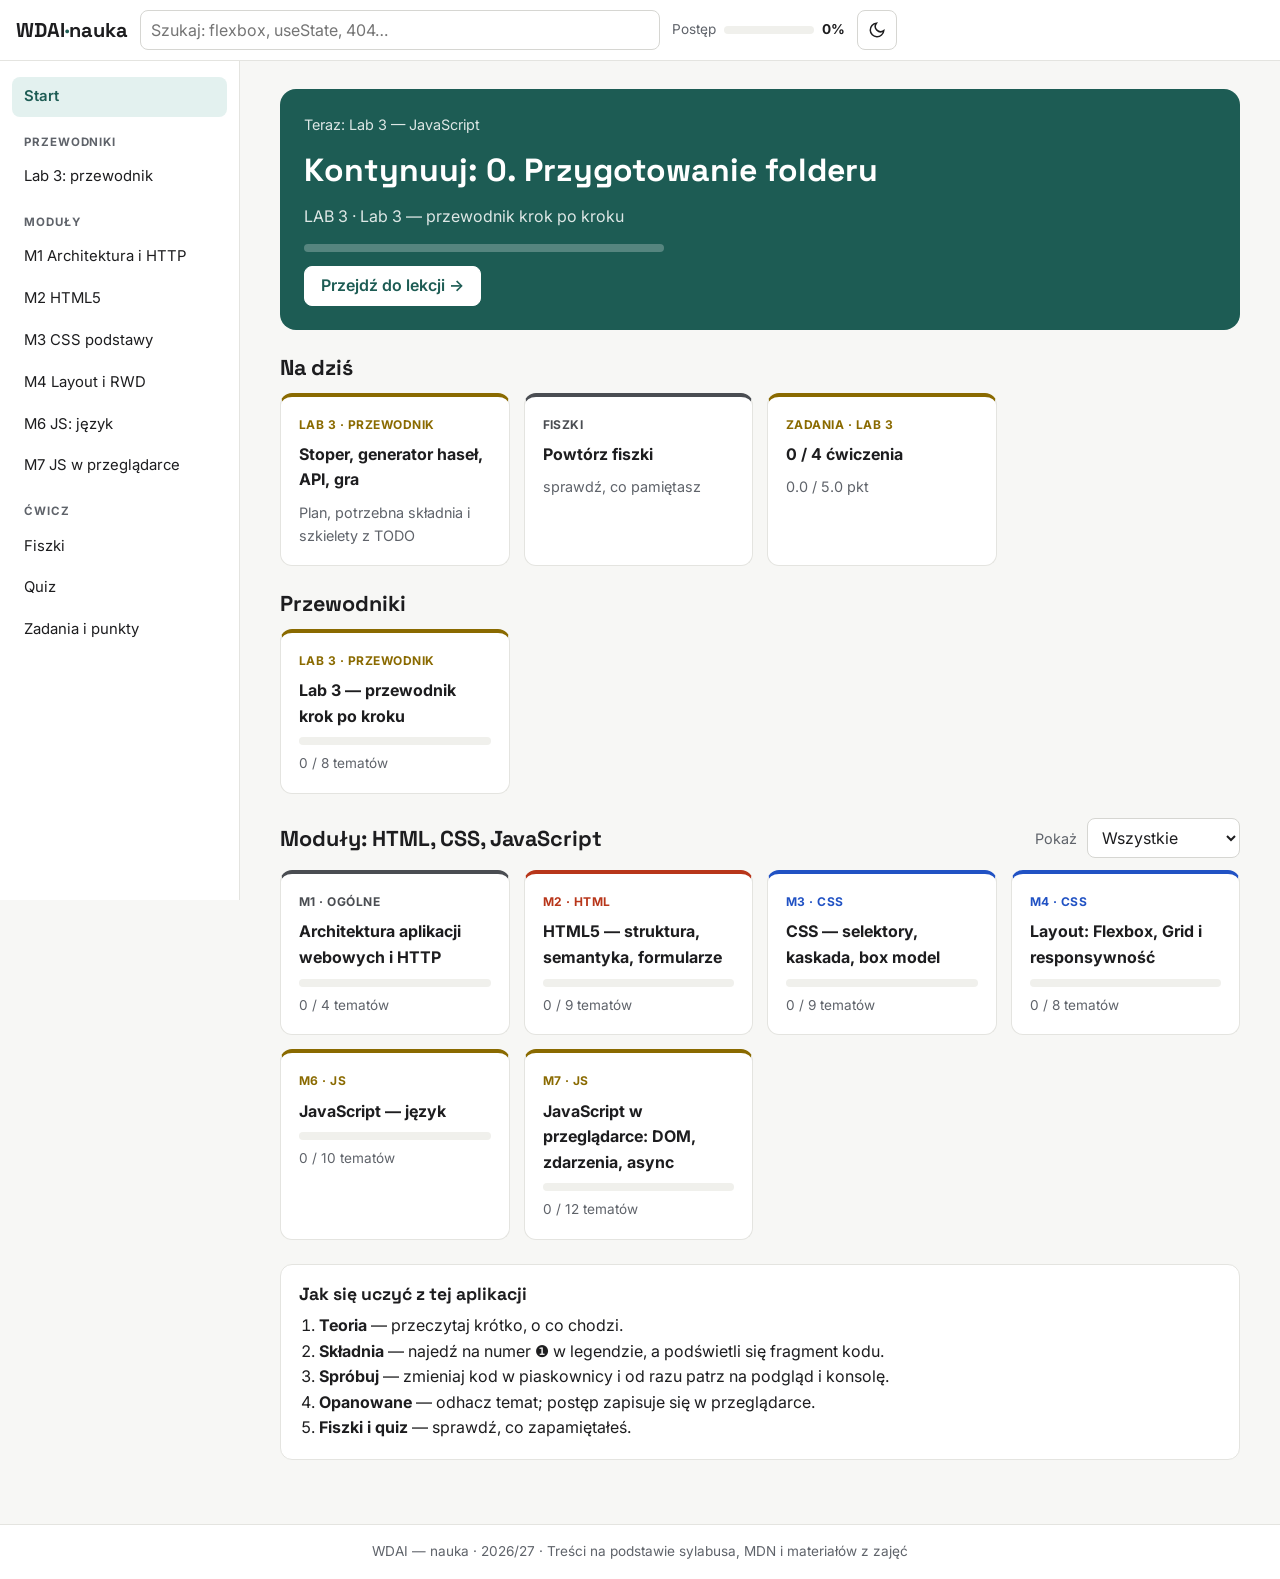
==== index.html @ 5dace7bc "Aplikacja do nauki WDAI: lekcje HTML/CSS/JS, przewodnik Lab 3, fiszki, quiz, zadania Dokumentacja: P" ====
<!DOCTYPE html>
<html lang="pl">
  <head>
    <meta charset="UTF-8" />
    <meta name="viewport" content="width=device-width, initial-scale=1" />
    <title>WDAI — nauka</title>
    <meta name="description" content="Aplikacja do nauki przedmiotu Wprowadzenie do Aplikacji Internetowych: HTML, CSS, JavaScript." />
    <link rel="preconnect" href="https://fonts.googleapis.com" />
    <link rel="preconnect" href="https://fonts.gstatic.com" crossorigin />
    <link href="https://fonts.googleapis.com/css2?family=Inter:wght@400;500;600;700&family=JetBrains+Mono:wght@400;600&family=Space+Grotesk:wght@500;700&display=swap" rel="stylesheet" />
    <link rel="stylesheet" href="css/style.css" />
    <script src="js/core.js" defer></script>
    <script src="js/data/m1.js" defer></script>
    <script src="js/data/m2.js" defer></script>
    <script src="js/data/m3.js" defer></script>
    <script src="js/data/m4.js" defer></script>
    <script src="js/data/m6.js" defer></script>
    <script src="js/data/m7.js" defer></script>
    <script src="js/data/l3.js" defer></script>
    <script src="js/data/tasks.js" defer></script>
    <script src="js/pages/home.js" defer></script>
  </head>
  <body data-page="home">
    <div class="page">
      <header class="site-header" id="site-header"></header>
      <nav class="site-nav" id="site-nav" aria-label="Główna nawigacja"></nav>
      <main class="site-main" id="main">
        <div class="container" id="home"></div>
      </main>
      <footer class="site-footer">WDAI — nauka · 2026/27 · Treści na podstawie sylabusa, MDN i materiałów z zajęć</footer>
    </div>
  </body>
</html>
---- css/style.css ----
/* =========================================================
   WDAI — nauka · wspólny arkusz stylów
   Mobile-first: style bazowe = telefon, @media rozszerza.
   ========================================================= */

/* ---------- 1. Zmienne (design tokens) ---------- */
:root {
  --bg: #f7f7f5;
  --surface: #ffffff;
  --surface-2: #f0f0ec;
  --border: #e4e4e0;
  --border-strong: #d6d6d2;
  --text: #1d1d1f;
  --muted: #5f636a;
  --accent: #1d5c54;
  --accent-text: #1d5c54;
  --accent-soft: #e3f1ef;
  --badge: #c2410c;
  --ok: #1a6e3e;
  --ok-soft: #eef8f2;
  --bad: #a8321f;
  --bad-soft: #fdf1ef;
  --tip: #eef7f6;

  --t-html: #b8361a;  --t-html-soft: #fbe9e4;
  --t-css: #2152c4;   --t-css-soft: #e3ebfd;
  --t-js: #8a6a00;    --t-js-soft: #fbf1d6;
  --t-react: #08698a; --t-react-soft: #e0f2f8;
  --t-server: #2f6b2d; --t-server-soft: #e6f3e4;
  --t-bs: #6a45a3;    --t-bs-soft: #efe8fa;
  --t-gen: #4a4d52;   --t-gen-soft: #ececea;

  /* kolory kodu (ciemny edytor w obu motywach) */
  --code-bg: #1b1d23;
  --code-text: #e6e6e6;
  --c-comment: #8b919c;
  --c-keyword: #c792ea;
  --c-string: #c3e88d;
  --c-number: #f78c6c;
  --c-tag: #f07178;
  --c-attr: #ffcb6b;
  --c-prop: #82aaff;
  --c-func: #82aaff;
  --c-punct: #89ddff;
  --c-selector: #ffcb6b;

  --radius: 12px;
  --radius-sm: 8px;
  --font: "Inter", system-ui, -apple-system, "Segoe UI", Roboto, sans-serif;
  --font-head: "Space Grotesk", "Inter", system-ui, sans-serif;
  --font-mono: "JetBrains Mono", ui-monospace, "Cascadia Code", Consolas, monospace;
  --shadow: 0 10px 30px rgba(0, 0, 0, 0.08);
}

[data-theme="dark"] {
  --bg: #15171c;
  --surface: #1e2128;
  --surface-2: #262a32;
  --border: #2e323b;
  --border-strong: #3a3f49;
  --text: #e8e8ea;
  --muted: #a3a8b1;
  --accent: #3fae9f;
  --accent-text: #6fd3c4;
  --accent-soft: #1d3330;
  --ok: #5bd18b;
  --ok-soft: #173326;
  --bad: #ff8a7d;
  --bad-soft: #3a1f1c;
  --tip: #1d2b2a;
  --t-html: #ff8f73;  --t-html-soft: #3a231d;
  --t-css: #8fb0ff;   --t-css-soft: #1e2840;
  --t-js: #f0c94a;    --t-js-soft: #352d14;
  --t-react: #61dafb; --t-react-soft: #16303a;
  --t-server: #8fd483; --t-server-soft: #1d3220;
  --t-bs: #b99cf0;    --t-bs-soft: #2b2340;
  --t-gen: #c4c7cc;   --t-gen-soft: #2b2e35;
  --code-bg: #111318;
  --shadow: 0 10px 30px rgba(0, 0, 0, 0.4);
}

/* ---------- 2. Reset i podstawy ---------- */
*, *::before, *::after { box-sizing: border-box; }

html { scroll-behavior: smooth; }
@media (prefers-reduced-motion: reduce) {
  html { scroll-behavior: auto; }
  *, *::before, *::after { transition: none !important; animation: none !important; }
}

body {
  margin: 0;
  background: var(--bg);
  color: var(--text);
  font-family: var(--font);
  font-size: 16px;
  line-height: 1.6;
}

h1, h2, h3, h4 { font-family: var(--font-head); line-height: 1.25; margin: 0; }
h1 { font-size: clamp(1.6rem, 3vw, 2rem); }
h2 { font-size: 1.35rem; }
h3 { font-size: 1.1rem; }
p { margin: 0; }
a { color: var(--accent-text); }
a:hover { text-decoration-thickness: 2px; }
img { max-width: 100%; height: auto; }
button, input, select, textarea { font: inherit; color: inherit; }
code { font-family: var(--font-mono); font-size: 0.88em; background: var(--surface-2); padding: 0.1em 0.35em; border-radius: 4px; }

.sr-only {
  position: absolute; width: 1px; height: 1px; overflow: hidden;
  clip: rect(0 0 0 0); white-space: nowrap;
}

:focus-visible { outline: 3px solid var(--accent); outline-offset: 2px; }

/* ---------- 3. Układ strony (Grid + mobile-first) ---------- */
.page {
  display: grid;
  grid-template-areas: "header" "main" "footer";
  grid-template-columns: minmax(0, 1fr);
  min-height: 100dvh;
}
.site-header { grid-area: header; }
.site-nav { grid-area: nav; }
.site-main { grid-area: main; }
.site-footer { grid-area: footer; }

@media (min-width: 1024px) {
  .page {
    grid-template-columns: 240px minmax(0, 1fr);
    grid-template-rows: auto 1fr auto;
    grid-template-areas:
      "header header"
      "nav    main"
      "footer footer";
  }
}

/* ---------- 4. Nagłówek ---------- */
.site-header {
  position: sticky; top: 0; z-index: 20;
  display: flex; align-items: center; gap: 12px;
  padding: 10px 16px;
  background: var(--surface);
  border-bottom: 1px solid var(--border);
}
.logo { font-family: var(--font-head); font-weight: 700; font-size: 1.25rem; color: var(--text); text-decoration: none; white-space: nowrap; }
.logo span { color: var(--accent-text); }

.search { position: relative; flex: 1; max-width: 520px; }
.search input {
  width: 100%; height: 40px; padding: 0 14px;
  border: 1px solid var(--border-strong); border-radius: var(--radius-sm);
  background: var(--bg);
}
.search-results {
  position: absolute; left: 0; right: 0; top: 46px;
  background: var(--surface); border: 1px solid var(--border); border-radius: var(--radius-sm);
  box-shadow: var(--shadow); list-style: none; margin: 0; padding: 6px; max-height: 60vh; overflow: auto;
}
.search-results a { display: block; padding: 8px 10px; border-radius: 6px; text-decoration: none; color: var(--text); }
.search-results a:hover, .search-results a:focus { background: var(--accent-soft); }
.search-results small { color: var(--muted); display: block; }

.icon-btn {
  width: 40px; height: 40px; flex: none;
  display: inline-flex; align-items: center; justify-content: center;
  border: 1px solid var(--border-strong); border-radius: var(--radius-sm);
  background: var(--surface); cursor: pointer;
}
.header-progress { display: none; align-items: center; gap: 8px; font-size: 0.85rem; color: var(--muted); }
.header-progress strong { color: var(--text); }
.menu-btn { display: inline-flex; }

@media (min-width: 768px) { .header-progress { display: flex; } }
@media (min-width: 1024px) { .menu-btn { display: none; } }

/* ---------- 5. Nawigacja ---------- */
.site-nav {
  display: none;
  background: var(--surface);
  border-right: 1px solid var(--border);
  padding: 16px 12px 24px;
}
.site-nav.open {
  display: block;
  position: fixed; inset: 61px 0 0 0; z-index: 15; overflow: auto;
}
@media (min-width: 1024px) {
  .site-nav { display: block; position: sticky; top: 61px; height: calc(100dvh - 61px); overflow: auto; }
}
.site-nav ul { list-style: none; margin: 0; padding: 0; display: flex; flex-direction: column; gap: 2px; }
.site-nav a {
  display: flex; justify-content: space-between; align-items: center; gap: 8px;
  padding: 8px 12px; border-radius: var(--radius-sm);
  color: var(--text); text-decoration: none; font-size: 0.93rem;
}
.site-nav a:hover { background: var(--surface-2); }
.site-nav a[aria-current="page"] { background: var(--accent-soft); color: var(--accent-text); font-weight: 600; }
.nav-label { padding: 14px 12px 4px; font-size: 0.72rem; font-weight: 700; letter-spacing: 0.08em; color: var(--muted); }
.done-mark { color: var(--ok); font-size: 0.85rem; }

/* ---------- 6. Treść ---------- */
.site-main { padding: 20px 16px 48px; min-width: 0; }
@media (min-width: 768px) { .site-main { padding: 28px 32px 64px; } }
.container { max-width: 960px; margin: 0 auto; display: flex; flex-direction: column; gap: 24px; }

.site-footer {
  padding: 16px; text-align: center; font-size: 0.85rem; color: var(--muted);
  border-top: 1px solid var(--border); background: var(--surface);
}

/* ---------- 7. Komponenty ---------- */
.card {
  background: var(--surface); border: 1px solid var(--border); border-radius: var(--radius);
  padding: 18px;
}
.grid-cards { display: grid; gap: 14px; grid-template-columns: repeat(auto-fill, minmax(220px, 1fr)); }

.module-card {
  display: flex; flex-direction: column; gap: 8px;
  text-decoration: none; color: var(--text);
  border-top: 4px solid var(--tc, var(--muted));
  transition: transform 0.15s ease, box-shadow 0.15s ease;
}
.module-card:hover { transform: translateY(-2px); box-shadow: var(--shadow); }
.module-card small { color: var(--tc); font-weight: 700; font-size: 0.75rem; letter-spacing: 0.04em; }

.tag {
  display: inline-block; align-self: flex-start; padding: 3px 10px; border-radius: 999px;
  font-size: 0.72rem; font-weight: 700; letter-spacing: 0.06em;
  background: var(--tcs, var(--surface-2)); color: var(--tc, var(--muted));
}
[data-tech="html"]   { --tc: var(--t-html);   --tcs: var(--t-html-soft); }
[data-tech="css"]    { --tc: var(--t-css);    --tcs: var(--t-css-soft); }
[data-tech="js"]     { --tc: var(--t-js);     --tcs: var(--t-js-soft); }
[data-tech="react"]  { --tc: var(--t-react);  --tcs: var(--t-react-soft); }
[data-tech="server"] { --tc: var(--t-server); --tcs: var(--t-server-soft); }
[data-tech="bs"]     { --tc: var(--t-bs);     --tcs: var(--t-bs-soft); }
[data-tech="gen"]    { --tc: var(--t-gen);    --tcs: var(--t-gen-soft); }

.bar { height: 8px; background: var(--surface-2); border-radius: 4px; overflow: hidden; }
.bar > span { display: block; height: 100%; background: var(--accent); border-radius: 4px; transition: width 0.3s ease; }

.btn {
  display: inline-flex; align-items: center; justify-content: center; gap: 6px;
  min-height: 40px; padding: 0 16px;
  border: 1px solid var(--border-strong); border-radius: var(--radius-sm);
  background: var(--surface); color: var(--text);
  text-decoration: none; cursor: pointer; font-weight: 500;
}
.btn:hover { background: var(--surface-2); }
.btn-primary { background: var(--accent); border-color: var(--accent); color: #fff; }
.btn-primary:hover { background: var(--accent); filter: brightness(1.1); }
[data-theme="dark"] .btn-primary { color: #0e1714; }
.btn-ok { background: var(--ok-soft); border-color: var(--ok); color: var(--ok); font-weight: 600; }
.btn-bad { background: var(--bad-soft); border-color: var(--bad); color: var(--bad); font-weight: 600; }
.btn-sm { min-height: 32px; padding: 0 10px; font-size: 0.85rem; }
.row { display: flex; flex-wrap: wrap; gap: 10px; align-items: center; }
.spacer { margin-left: auto; }
.muted { color: var(--muted); }

.hero {
  background: var(--accent); color: #fff; border-radius: 16px; padding: 24px;
  display: flex; flex-direction: column; gap: 14px;
}
[data-theme="dark"] .hero { background: #1d4d47; }
.hero .bar { background: rgba(255,255,255,0.25); max-width: 360px; }
.hero .bar > span { background: #fff; }
.hero .btn { align-self: flex-start; background: #fff; color: #1d5c54; border-color: #fff; font-weight: 600; }

.tip { background: var(--tip); border-radius: 10px; padding: 14px 16px; }
.tip strong { color: var(--accent-text); }
.warn { background: var(--bad-soft); border-radius: 10px; padding: 14px 16px; }

select, input[type="text"], input[type="search"], input[type="number"], input[type="date"], textarea {
  min-height: 40px; padding: 6px 10px;
  border: 1px solid var(--border-strong); border-radius: var(--radius-sm);
  background: var(--surface);
}

/* ---------- 8. Lekcja ---------- */
.lesson-layout { display: grid; gap: 24px; grid-template-columns: minmax(0, 1fr); }
@media (min-width: 1280px) {
  .lesson-layout { grid-template-columns: minmax(0, 1fr) 220px; }
  .toc { position: sticky; top: 80px; align-self: start; }
}
.toc { font-size: 0.9rem; display: flex; flex-direction: column; gap: 6px; }
.toc a { text-decoration: none; }
.toc ol { margin: 0; padding-left: 20px; display: flex; flex-direction: column; gap: 4px; }

.topic-list { list-style: none; margin: 0; padding: 0; display: grid; gap: 4px 20px; grid-template-columns: repeat(auto-fill, minmax(260px, 1fr)); }
.topic-list label { display: flex; gap: 8px; align-items: flex-start; cursor: pointer; }
.topic-list input { margin-top: 5px; accent-color: var(--accent); }
.topic-list a { color: var(--text); }

.topic { scroll-margin-top: 80px; display: flex; flex-direction: column; gap: 16px; padding-top: 8px; }
.topic + .topic { border-top: 1px solid var(--border); padding-top: 32px; }
.section-label { font-size: 0.72rem; font-weight: 700; letter-spacing: 0.1em; color: var(--muted); }
.theory p + p { margin-top: 10px; }
.theory ul { margin: 8px 0 0; padding-left: 20px; }
.theory li + li { margin-top: 4px; }

/* blok składni: kod + legenda */
.syntax { border: 1px solid var(--border); border-radius: var(--radius); overflow: hidden; background: var(--surface); }
.syntax-head { display: flex; align-items: center; gap: 10px; padding: 8px 12px; border-bottom: 1px solid var(--border); font-size: 0.9rem; }
.syntax-head .lang { font-family: var(--font-mono); font-size: 0.75rem; color: var(--muted); text-transform: uppercase; }
.syntax-body { display: grid; grid-template-columns: minmax(0, 1fr); }
@media (min-width: 1500px) { .syntax-body.has-legend { grid-template-columns: minmax(0, 1.6fr) minmax(0, 1fr); } }
.syntax-body.has-legend .legend { border-top: 1px solid var(--border); }
@media (min-width: 1500px) { .syntax-body.has-legend .legend { border-top: 0; } }
.legend { margin: 0; padding: 12px; display: flex; flex-direction: column; gap: 4px; font-size: 0.9rem; line-height: 1.45; }
.legend div { display: flex; gap: 10px; padding: 6px 8px; border-radius: 8px; }
.legend div:hover, .legend div.active { background: var(--t-react-soft); }
.legend dt { flex: none; }
.legend dd { margin: 0; }
.mk {
  display: inline-flex; align-items: center; justify-content: center;
  width: 20px; height: 20px; border-radius: 50%;
  background: #0a7ea4; color: #fff; font: 700 0.7rem var(--font);
}
.syntax-explain { padding: 10px 14px; border-top: 1px solid var(--border); font-size: 0.93rem; }

/* kod */
pre.code, .pg-editor-wrap {
  color-scheme: dark;                 /* ciemne paski przewijania */
  font-variant-ligatures: none;       /* => pokazuj jako dwa znaki, nie strzałkę */
}
pre.code {
  margin: 0; padding: 16px; overflow-x: auto;
  background: var(--code-bg); color: var(--code-text);
  font-family: var(--font-mono); font-size: 0.86rem; line-height: 1.75; tab-size: 2;
}
pre.code code { background: none; padding: 0; font-size: inherit; color: inherit; }
.tok-comment { color: var(--c-comment); font-style: italic; }
.tok-keyword { color: var(--c-keyword); }
.tok-string { color: var(--c-string); }
.tok-number { color: var(--c-number); }
.tok-tag { color: var(--c-tag); }
.tok-attr { color: var(--c-attr); }
.tok-prop { color: var(--c-prop); }
.tok-func { color: var(--c-func); }
.tok-punct { color: var(--c-punct); }
.tok-selector { color: var(--c-selector); }
.tok-marker { color: #fff; background: #0a7ea4; border-radius: 4px; padding: 0 3px; font-style: normal; transition: background 0.15s; }
.tok-marker.flash { background: #c2410c; outline: 2px solid #fff; }

/* częste błędy */
.mistake { display: grid; gap: 10px; grid-template-columns: minmax(0, 1fr); }
@media (min-width: 768px) { .mistake { grid-template-columns: repeat(2, minmax(0, 1fr)); } }
.mistake > div { border-radius: 10px; padding: 12px 14px; display: flex; flex-direction: column; gap: 6px; min-width: 0; }
.mistake .bad { background: var(--bad-soft); border: 1px solid var(--bad); }
.mistake .good { background: var(--ok-soft); border: 1px solid var(--ok); }
.mistake strong { font-size: 0.85rem; }
.mistake .bad strong { color: var(--bad); }
.mistake .good strong { color: var(--ok); }
.mistake pre.code { border-radius: 8px; padding: 10px 12px; font-size: 0.8rem; }

/* piaskownica */
.playground { border: 1px solid var(--border-strong); border-radius: var(--radius); overflow: hidden; background: var(--surface); }
.pg-tabs { display: flex; gap: 4px; padding: 8px; border-bottom: 1px solid var(--border); flex-wrap: wrap; align-items: center; }
.pg-tabs [role="tab"] { min-height: 32px; padding: 0 12px; border: 1px solid var(--border-strong); border-radius: 8px; background: var(--surface); cursor: pointer; font-size: 0.85rem; }
.pg-tabs [role="tab"][aria-selected="true"] { background: var(--accent); border-color: var(--accent); color: #fff; font-weight: 600; }
.pg-body { display: grid; grid-template-columns: minmax(0, 1fr); }
@media (min-width: 900px) { .pg-body { grid-template-columns: repeat(2, minmax(0, 1fr)); } }
/* edytor z kolorowaniem: przezroczysty textarea nad pokolorowanym <pre> */
.pg-editor-wrap { position: relative; min-height: 320px; background: var(--code-bg); }
.pg-editor-wrap .pg-hl,
.pg-editor-wrap .pg-editor {
  position: absolute; inset: 0; margin: 0; border: 0; border-radius: 0;
  padding: 14px; overflow: auto; white-space: pre; tab-size: 2;
  font-family: var(--font-mono); font-size: 0.85rem; line-height: 1.7; letter-spacing: 0;
}
.pg-editor-wrap .pg-hl { pointer-events: none; }
.pg-editor {
  resize: none; background: transparent; color: transparent; caret-color: #fff;
  -webkit-text-fill-color: transparent;
}
.pg-editor::selection { background: rgba(130, 170, 255, 0.35); }
.pg-editor:focus-visible { outline: 3px solid var(--accent); outline-offset: -3px; }
.pg-preview { display: flex; flex-direction: column; min-height: 260px; border-left: 1px solid var(--border); }
.pg-preview iframe { flex: 1; width: 100%; border: none; background: #fff; min-height: 240px; }
.pg-console { margin: 0; max-height: 120px; overflow: auto; padding: 8px 12px; font: 0.78rem var(--font-mono); background: var(--surface-2); border-top: 1px solid var(--border); white-space: pre-wrap; }
.pg-console:empty { display: none; }
[data-pg] { min-height: 380px; }   /* rezerwacja miejsca: strona nie skacze przy ładowaniu */
.pg-task { padding: 12px 14px; border-top: 1px solid var(--border); display: flex; flex-direction: column; gap: 8px; }
details summary { cursor: pointer; font-weight: 600; }
details > *:not(summary) { margin-top: 8px; }

.lesson-nav { display: flex; flex-wrap: wrap; gap: 10px; border-top: 1px solid var(--border); padding-top: 18px; }

/* ---------- 9. Fiszki ---------- */
.flash-wrap { perspective: 1200px; width: 100%; max-width: 680px; margin: 0 auto; }
.flashcard {
  position: relative; width: 100%; height: 320px; border: none; padding: 0; background: none; cursor: pointer;
  transform-style: preserve-3d; transition: transform 0.5s ease;
}
.flashcard.flipped { transform: rotateY(180deg); }
.flash-face {
  position: absolute; inset: 0; backface-visibility: hidden;
  display: flex; flex-direction: column; align-items: center; justify-content: center; gap: 16px;
  padding: 28px; border-radius: 18px; border: 1px solid var(--border-strong);
  background: var(--surface); box-shadow: var(--shadow); text-align: center;
}
.flash-face .q { font-family: var(--font-head); font-size: clamp(1.2rem, 2.6vw, 1.7rem); line-height: 1.35; }
.flash-back { transform: rotateY(180deg); background: var(--accent); color: #fff; }
[data-theme="dark"] .flash-back { background: #1d4d47; }
.flash-back code { background: rgba(255,255,255,0.15); color: #fff; }
.flash-hint { font-size: 0.8rem; opacity: 0.75; }

/* ---------- 10. Quiz ---------- */
.options { display: flex; flex-direction: column; gap: 10px; }
.option {
  text-align: left; min-height: 52px; padding: 10px 16px;
  border: 1px solid var(--border-strong); border-radius: 10px; background: var(--surface); cursor: pointer;
  display: flex; justify-content: space-between; gap: 10px; align-items: center;
}
.option:hover:not(:disabled) { border-color: var(--accent); }
.option:disabled { cursor: default; }
.option.correct { border: 2px solid var(--ok); background: var(--ok-soft); color: var(--ok); font-weight: 600; }
.option.wrong { border: 2px solid var(--bad); background: var(--bad-soft); color: var(--bad); font-weight: 600; }

/* ---------- 11. Plan (oś czasu) ---------- */
.timeline { list-style: none; margin: 0; padding: 0; }
.timeline > li { position: relative; padding: 0 0 24px 32px; border-left: 2px solid var(--border-strong); margin-left: 8px; }
.timeline > li:last-child { border-left-color: transparent; }
.timeline > li::before {
  content: ""; position: absolute; left: -9px; top: 4px;
  width: 16px; height: 16px; border-radius: 50%;
  background: var(--surface); border: 2px solid var(--muted);
}
.timeline > li.done::before { background: var(--ok); border-color: var(--ok); }
.timeline > li.current::before { border: 4px solid var(--accent); }
.status { font-size: 0.72rem; font-weight: 700; padding: 3px 10px; border-radius: 999px; background: var(--surface-2); color: var(--muted); }
.status.done { background: var(--ok-soft); color: var(--ok); }
.status.current { background: var(--accent-soft); color: var(--accent-text); }

/* ---------- 12. Zadania ---------- */
.task-group { background: var(--surface); border: 1px solid var(--border); border-radius: var(--radius); padding: 14px 18px; }
.task-group summary { display: flex; gap: 10px; align-items: center; list-style: none; }
.task-group summary::-webkit-details-marker { display: none; }
.task-group summary::before { content: "▸"; transition: transform 0.2s; }
.task-group[open] summary::before { transform: rotate(90deg); }
.task-item { display: flex; gap: 12px; align-items: flex-start; padding: 10px 0; border-top: 1px solid var(--border); }
.task-item label { flex: 1; display: flex; gap: 8px; align-items: flex-start; cursor: pointer; }
.task-item input { margin-top: 5px; accent-color: var(--accent); }
.task-item .pts { font-weight: 600; white-space: nowrap; }

/* ---------- 13. Narzędzia ---------- */
.spec-boxes { display: grid; grid-template-columns: repeat(3, minmax(0, 1fr)); gap: 10px; text-align: center; }
.spec-boxes div { border: 1px solid var(--border); border-radius: 10px; padding: 12px; }
.spec-boxes strong { font-size: 2rem; font-family: var(--font-head); display: block; }
.box-vis { display: flex; justify-content: center; padding: 16px 0; overflow-x: auto; }
.box-layer { border: 2px dashed; padding: 14px; border-radius: 6px; text-align: center; font-size: 0.75rem; }
.box-margin { border-color: #f4a261; background: rgba(244,162,97,0.12); }
.box-border { border-color: #e9c46a; border-style: solid; background: rgba(233,196,106,0.15); }
.box-padding { border-color: #2a9d8f; background: rgba(42,157,143,0.15); }
.box-content { border-color: #457b9d; border-style: solid; background: rgba(69,123,157,0.2); padding: 18px 26px; }

.form-grid { display: grid; gap: 12px; grid-template-columns: repeat(auto-fill, minmax(160px, 1fr)); }
.form-grid label { display: flex; flex-direction: column; gap: 4px; font-size: 0.9rem; }
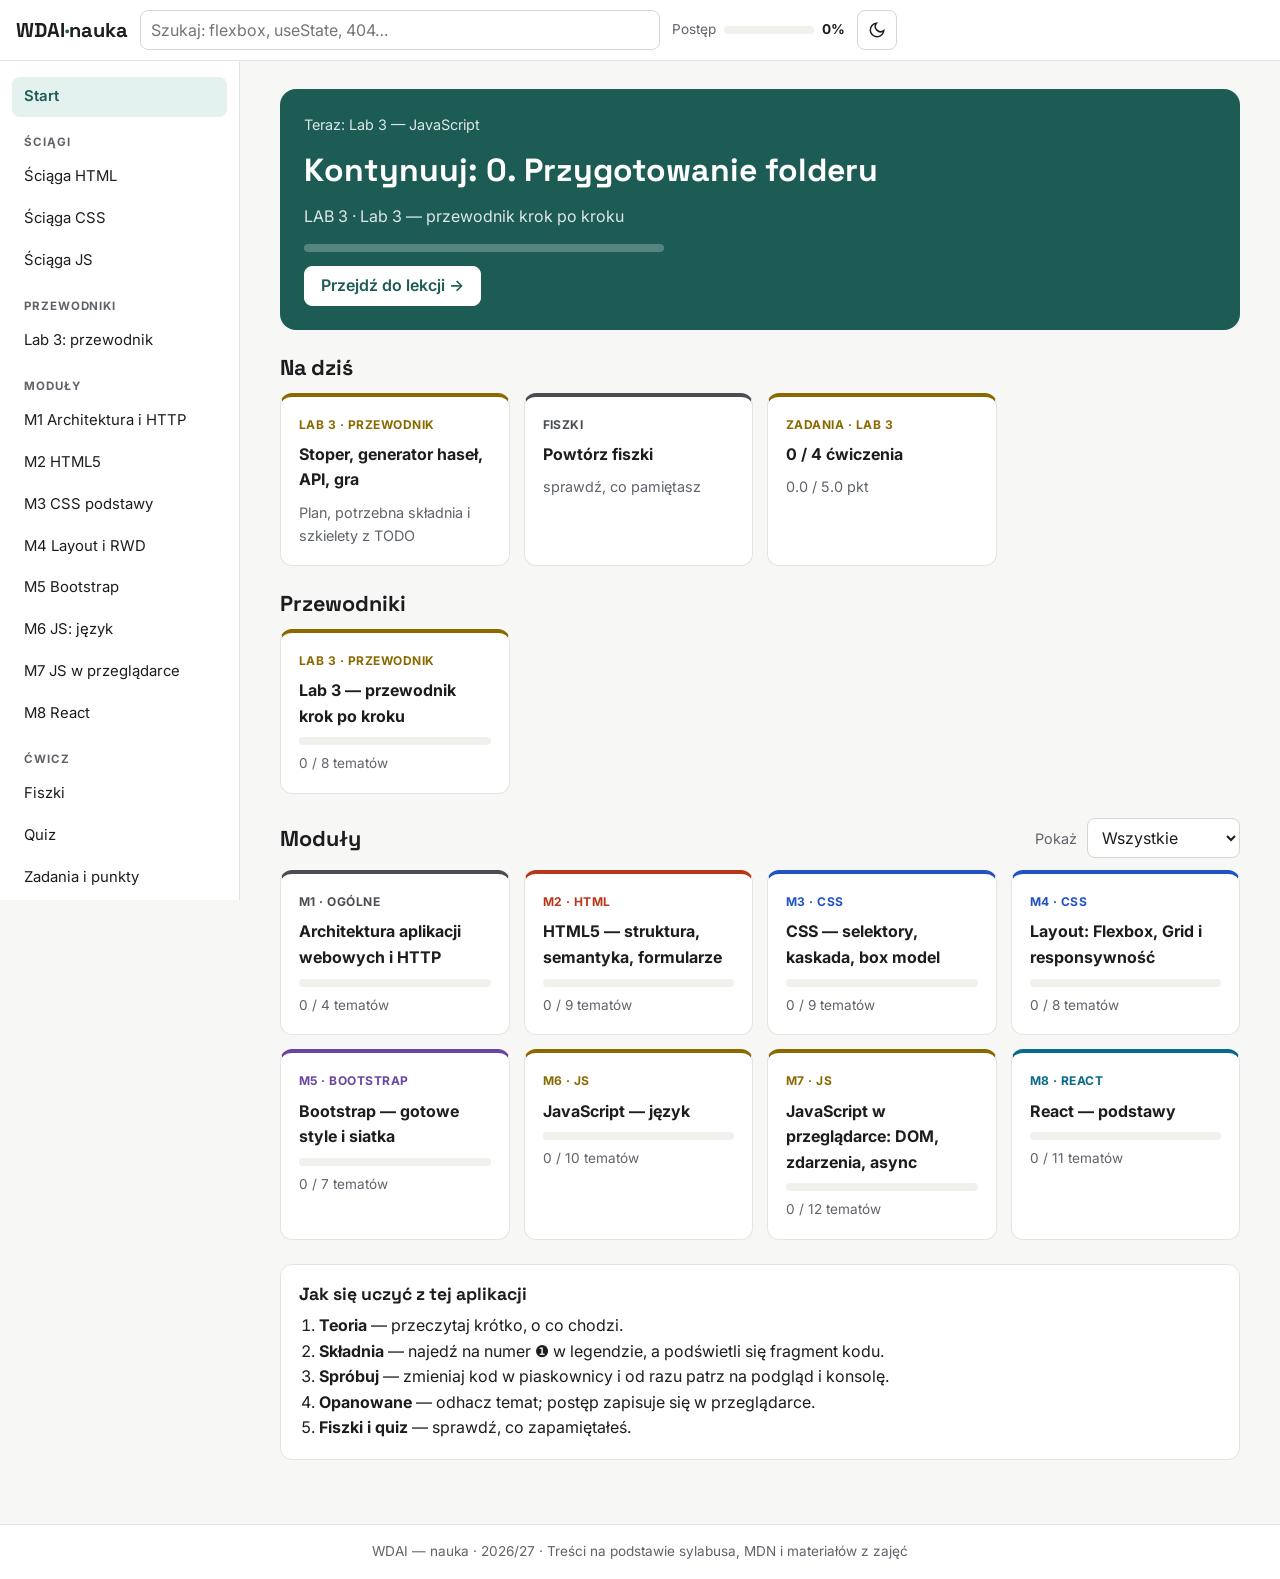
==== commit 2a3f5fd5: "Ściąga JS, moduły React i Bootstrap, polskie podpowiedzi CSS - sciaga-js.html: 72 pozycje, cele „Jak" ====
--- a/index.html
+++ b/index.html
@@ -14,8 +14,10 @@
     <script src="js/data/m2.js" defer></script>
     <script src="js/data/m3.js" defer></script>
     <script src="js/data/m4.js" defer></script>
+    <script src="js/data/m5.js" defer></script>
     <script src="js/data/m6.js" defer></script>
     <script src="js/data/m7.js" defer></script>
+    <script src="js/data/m8.js" defer></script>
     <script src="js/data/l3.js" defer></script>
     <script src="js/data/tasks.js" defer></script>
     <script src="js/pages/home.js" defer></script>
--- a/css/style.css
+++ b/css/style.css
@@ -290,6 +290,25 @@
 .toc { font-size: 0.9rem; display: flex; flex-direction: column; gap: 6px; }
 .toc a { text-decoration: none; }
 .toc ol { margin: 0; padding-left: 20px; display: flex; flex-direction: column; gap: 4px; }
+.toc details > ol { margin-top: 8px; }
+.toc summary {
+  list-style: none; display: flex; align-items: center; justify-content: space-between; gap: 8px;
+  font-weight: 700; padding: 4px 0;
+}
+.toc summary::-webkit-details-marker { display: none; }
+.toc summary::after { content: "▾"; color: var(--muted); transition: transform 0.2s ease; }
+.toc details:not([open]) summary::after { transform: rotate(-90deg); }
+
+/* zwinięty spis: kolumna kurczy się do przycisku, treść lekcji dostaje miejsce */
+@media (min-width: 1280px) {
+  .lesson-layout:has(#toc-details:not([open])) { grid-template-columns: minmax(0, 1fr) auto; }
+}
+.toc details:not([open]) summary {
+  padding: 6px 12px; border: 1px solid var(--border-strong); border-radius: var(--radius-sm);
+  background: var(--surface); font-size: 0.85rem; white-space: nowrap; cursor: pointer;
+}
+/* gdy spis jest zwinięty, kontener lekcji może być szerszy */
+.container:has(#toc-details:not([open])) { max-width: 1180px; }
 
 .topic-list { list-style: none; margin: 0; padding: 0; display: grid; gap: 4px 20px; grid-template-columns: repeat(auto-fill, minmax(260px, 1fr)); }
 .topic-list label { display: flex; gap: 8px; align-items: flex-start; cursor: pointer; }
@@ -461,3 +480,100 @@
 
 .form-grid { display: grid; gap: 12px; grid-template-columns: repeat(auto-fill, minmax(160px, 1fr)); }
 .form-grid label { display: flex; flex-direction: column; gap: 4px; font-size: 0.9rem; }
+
+/* ---------- 14. Ściąga ---------- */
+[hidden] { display: none !important; }
+
+.chip {
+  display: inline-flex; align-items: center; min-height: 32px; padding: 0 12px;
+  border: 1px solid var(--border-strong); border-radius: 999px;
+  background: var(--surface); color: var(--text); font-size: 0.85rem; text-decoration: none; cursor: pointer;
+}
+.chip:hover { background: var(--surface-2); }
+.chip[aria-pressed="true"] { background: var(--accent); border-color: var(--accent); color: #fff; font-weight: 600; }
+[data-theme="dark"] .chip[aria-pressed="true"] { color: #0e1714; }
+
+.ref-toolbar { display: flex; flex-direction: column; gap: 12px; }
+.ref-cats { gap: 6px; }
+
+.ref-cat { scroll-margin-top: 80px; }
+.ref-items { display: flex; flex-direction: column; gap: 12px; }
+.ref-item {
+  display: grid; gap: 14px; grid-template-columns: minmax(0, 1fr);
+  scroll-margin-top: 80px;
+}
+@media (min-width: 900px) { .ref-item { grid-template-columns: minmax(0, 1fr) minmax(0, 1.1fr); } }
+.ref-info { display: flex; flex-direction: column; gap: 8px; min-width: 0; }
+.ref-tag { font-size: 1.05rem; }
+.ref-tag code { font-size: 1rem; background: var(--t-html-soft); color: var(--t-html); padding: 2px 8px; }
+.ref-attrs { font-size: 0.9rem; display: flex; flex-wrap: wrap; gap: 4px; align-items: center; }
+.ref-code { display: flex; flex-direction: column; gap: 8px; min-width: 0; }
+.ref-code pre.code { font-size: 0.8rem; padding: 12px; }
+.ref-preview { border: 1px solid var(--border); border-radius: 8px; padding: 6px 10px; font-size: 0.9rem; }
+.ref-preview iframe { width: 100%; min-height: 160px; border: 1px solid var(--border); border-radius: 6px; background: #fff; resize: vertical; }
+
+.kind { font-size: 0.7rem; font-weight: 700; letter-spacing: 0.04em; padding: 2px 8px; border-radius: 999px; background: var(--surface-2); color: var(--muted); white-space: nowrap; }
+.kind-blok { background: var(--t-css-soft); color: var(--t-css); }
+.kind-linia { background: var(--t-js-soft); color: var(--t-js); }
+.kind-pusty { background: var(--t-bs-soft); color: var(--t-bs); }
+.kind-head { background: var(--t-gen-soft); color: var(--t-gen); }
+.kind-atrybut { background: var(--t-server-soft); color: var(--t-server); }
+
+/* przełącznik ściąg HTML | CSS */
+.switch {
+  display: inline-flex; align-self: flex-start; padding: 4px; gap: 4px;
+  background: var(--surface-2); border: 1px solid var(--border); border-radius: 999px;
+}
+.switch a {
+  min-width: 80px; padding: 6px 18px; border-radius: 999px; text-align: center;
+  text-decoration: none; color: var(--muted); font-weight: 600;
+}
+.switch a:hover { color: var(--text); }
+.switch a[aria-current="page"] { background: var(--surface); color: var(--text); box-shadow: 0 1px 4px rgb(0 0 0 / 12%); }
+
+.ref-css .ref-tag code { background: var(--t-css-soft); color: var(--t-css); }
+.ref-html summary, .ref-html { font-size: 0.85rem; }
+.ref-html { padding: 6px 12px; border-top: 1px solid var(--border); }
+.kind-selektor { background: var(--t-js-soft); color: var(--t-js); }
+.kind-wlasciwosc { background: var(--t-css-soft); color: var(--t-css); }
+.kind-wartosc { background: var(--t-bs-soft); color: var(--t-bs); }
+.kind-regula { background: var(--t-server-soft); color: var(--t-server); }
+.kind-jednostka { background: var(--t-html-soft); color: var(--t-html); }
+.ref-label { font-size: 0.85rem; min-width: 84px; }
+.chip-link { border-style: dashed; }
+
+/* ---------- 15. Podpowiedzi w edytorze ---------- */
+.ac-list {
+  position: absolute; z-index: 30; margin: 0; padding: 4px; list-style: none;
+  min-width: 260px; max-width: min(420px, 90%); max-height: 240px; overflow: auto;
+  background: #23262e; color: #e6e6e6; border: 1px solid #3a3f49; border-radius: 8px;
+  box-shadow: 0 10px 30px rgb(0 0 0 / 40%); font: 0.8rem var(--font);
+}
+.ac-list li {
+  display: grid; grid-template-columns: auto 1fr; gap: 0 10px; align-items: baseline;
+  padding: 5px 8px; border-radius: 6px; cursor: pointer;
+}
+.ac-list li[aria-selected="true"] { background: #1d5c54; }
+.ac-list code { background: none; padding: 0; color: #fff; font-size: 0.85rem; }
+.ac-kind { justify-self: end; color: #9aa0aa; font-size: 0.7rem; }
+.ac-desc { grid-column: 1 / -1; color: #b9bec7; font-size: 0.75rem; }
+.pg-hints input { accent-color: var(--accent); }
+
+/* „Jak zrobić…?” w ściądze CSS */
+#goals-details > summary { cursor: pointer; list-style: none; margin-bottom: 12px; }
+#goals-details > summary::-webkit-details-marker { display: none; }
+#goals-details > summary::before { content: "▾ "; color: var(--muted); }
+#goals-details:not([open]) > summary::before { content: "▸ "; }
+.goals { display: grid; gap: 12px; grid-template-columns: repeat(auto-fill, minmax(260px, 1fr)); }
+.goal { display: flex; flex-direction: column; gap: 8px; padding: 14px; }
+.goal h3 { font-size: 1rem; }
+.goal pre.code { font-size: 0.78rem; padding: 10px 12px; border-radius: 8px; flex: 1; }
+.goal-see { font-size: 0.85rem; display: flex; flex-wrap: wrap; gap: 6px; align-items: center; }
+.goal-see a { text-decoration: none; }
+.flash-item { outline: 3px solid var(--accent); outline-offset: 3px; transition: outline-color 1s; }
+
+/* ściąga JS */
+.ref-js .ref-tag code { background: var(--t-js-soft); color: var(--t-js); }
+.kind-skladnia { background: var(--t-js-soft); color: var(--t-js); }
+.kind-metoda { background: var(--t-css-soft); color: var(--t-css); }
+.kind-globalne { background: var(--t-server-soft); color: var(--t-server); }
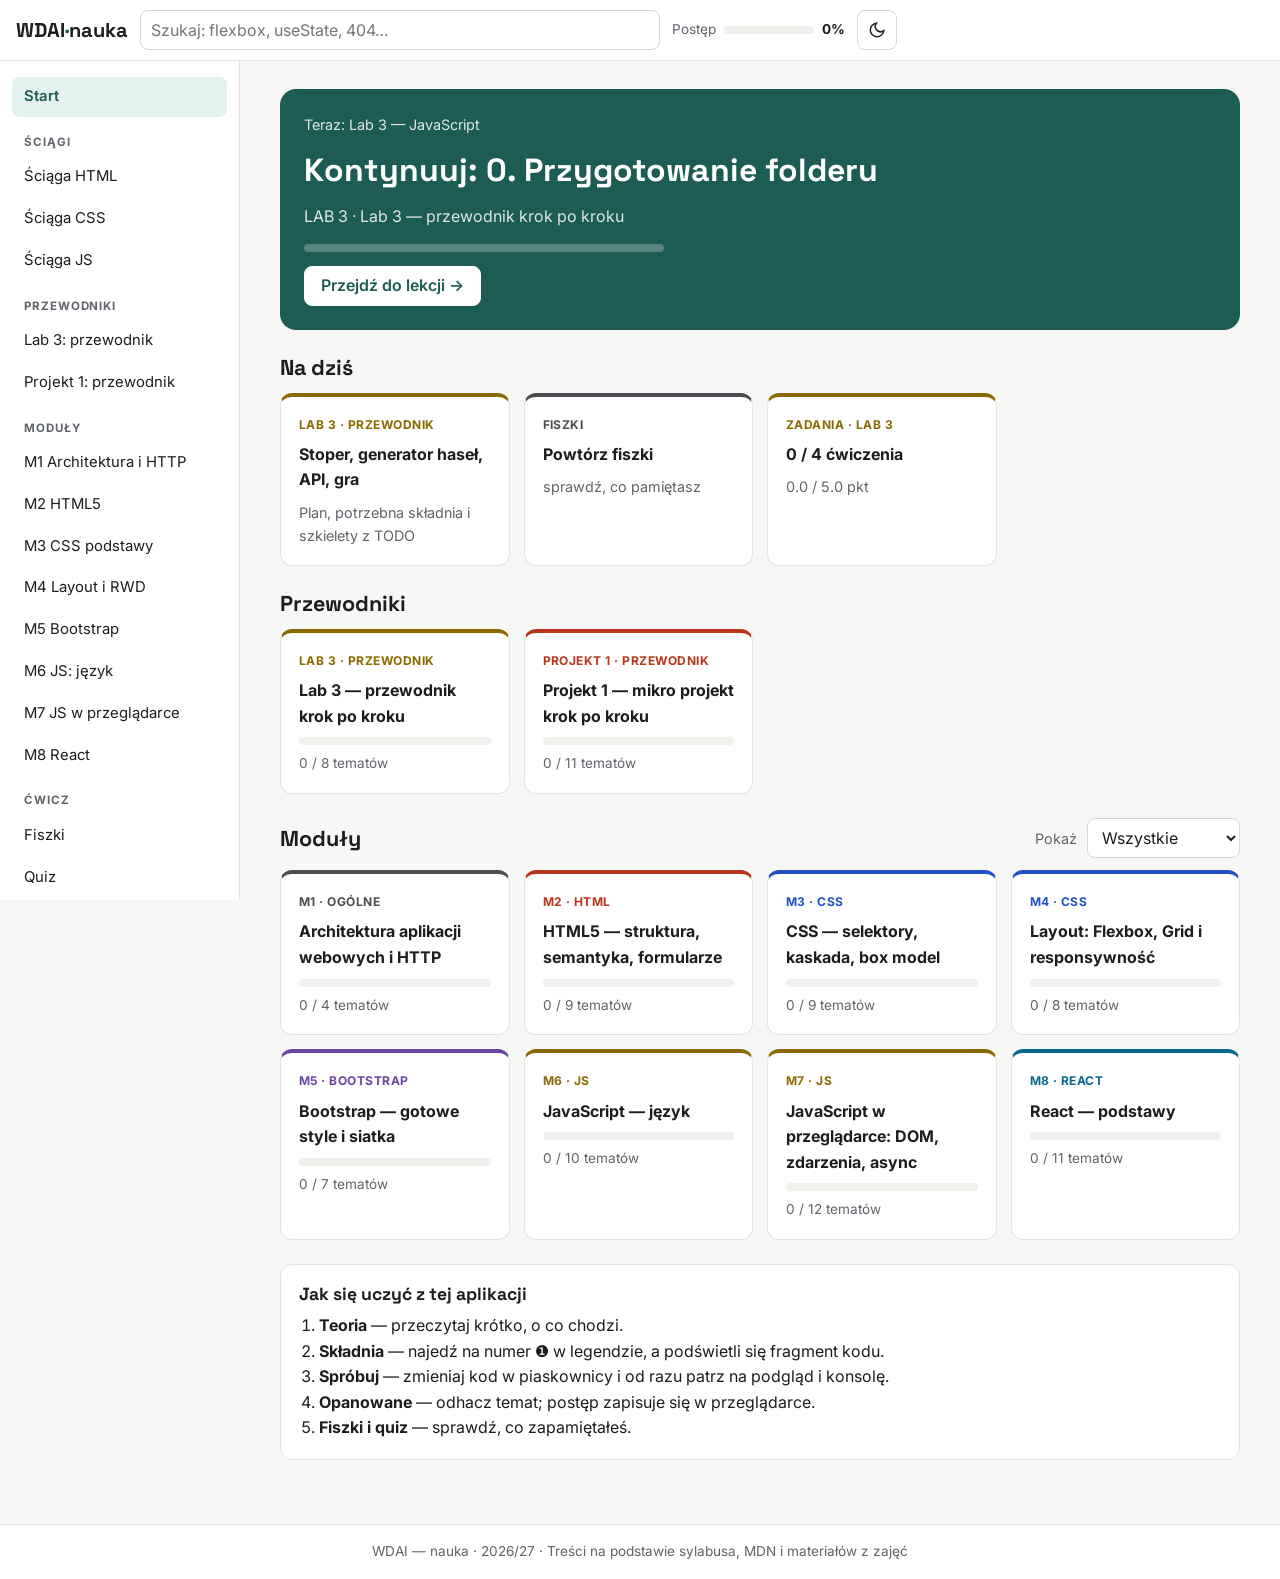
==== commit 8eaaed51: "Przewodnik po Projekcie 1 krok po kroku - 11 kroków: każde wymaganie z PDF z punktacją, składnią, sz" ====
--- a/index.html
+++ b/index.html
@@ -19,6 +19,7 @@
     <script src="js/data/m7.js" defer></script>
     <script src="js/data/m8.js" defer></script>
     <script src="js/data/l3.js" defer></script>
+    <script src="js/data/p1.js" defer></script>
     <script src="js/data/tasks.js" defer></script>
     <script src="js/pages/home.js" defer></script>
   </head>
